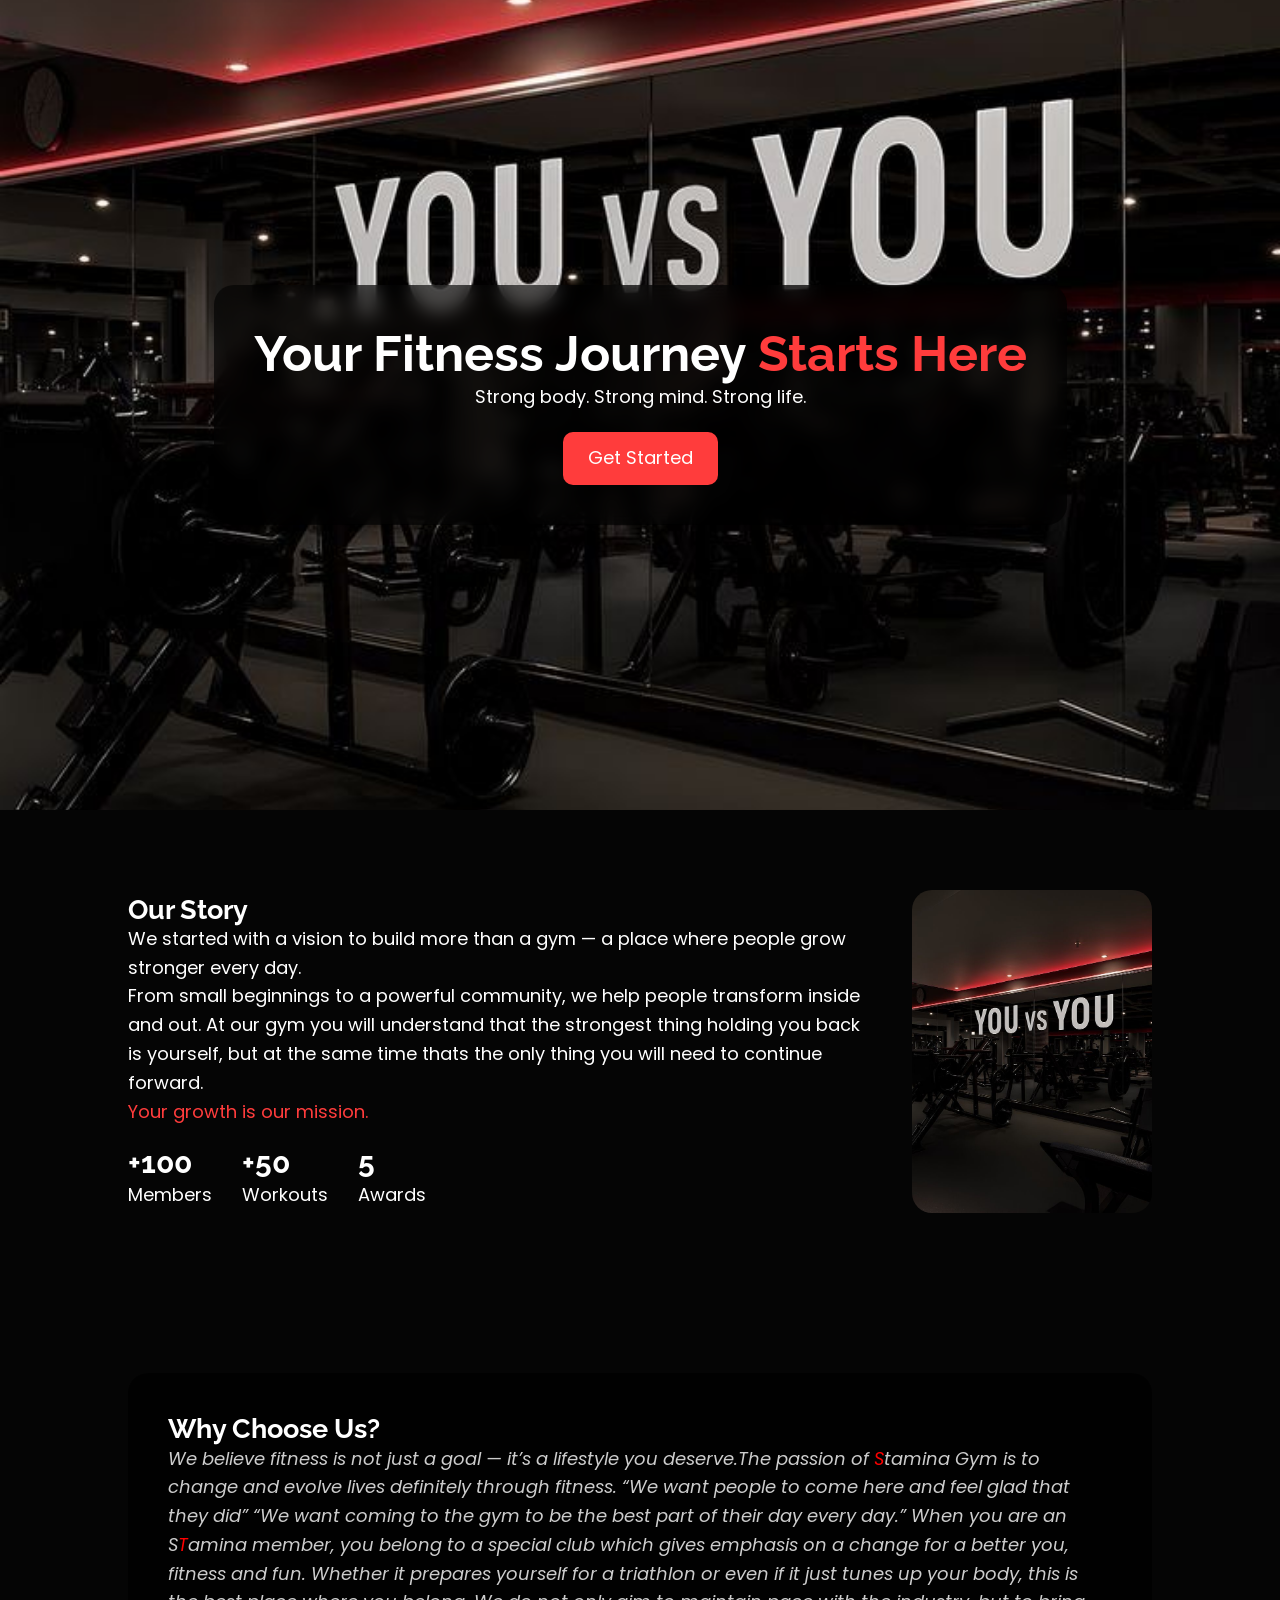
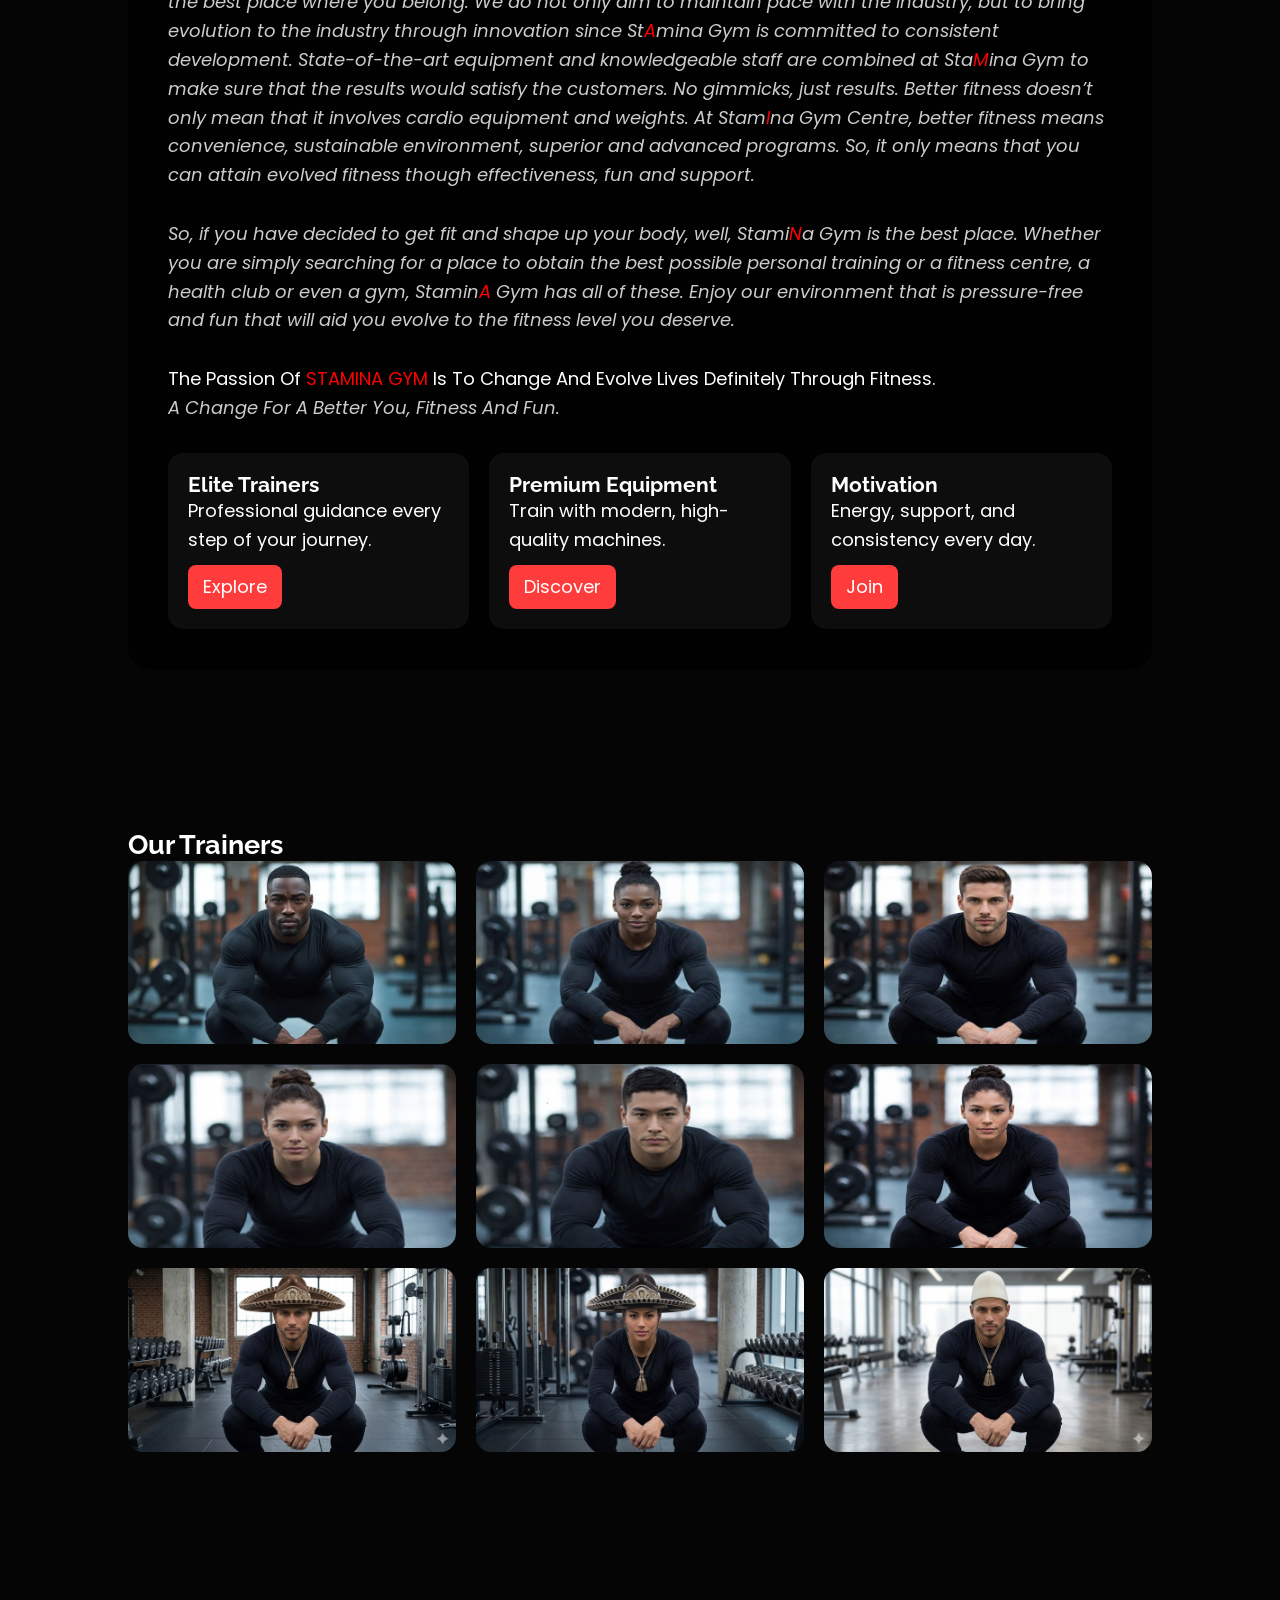
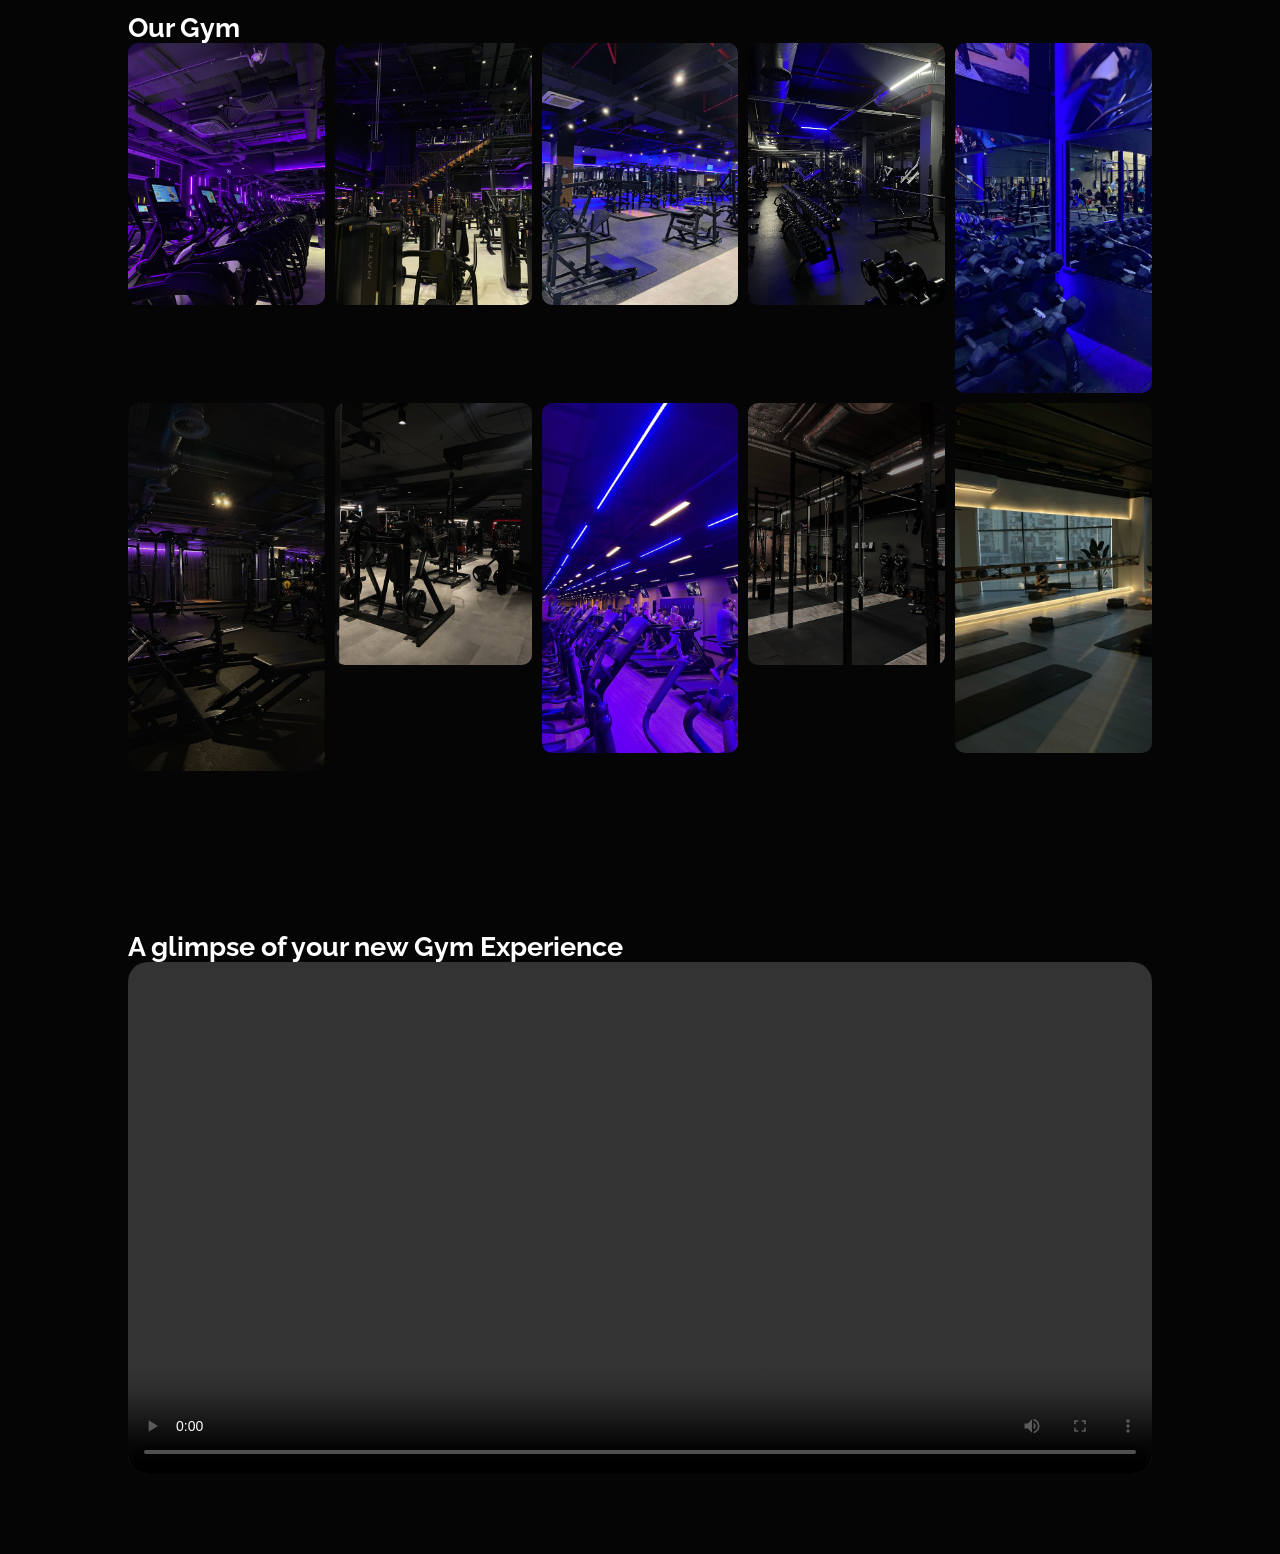
==== aboutus.html @ 5857d158 "updated about us page" ====
<!DOCTYPE html>
<html lang="en">
<head>
<meta charset="UTF-8">
<meta name="viewport" content="width=device-width, initial-scale=1.0">
<title>About Us</title>

<link rel="preconnect" href="https://fonts.googleapis.com">
<link rel="preconnect" href="https://fonts.gstatic.com" crossorigin>
<link href="https://fonts.googleapis.com/css2?family=Poppins:wght@400;500;600;700&family=Raleway:wght@300;400;600;700&display=swap" rel="stylesheet">

<link rel="stylesheet" href="base.css">
<link rel="stylesheet" href="aboutus.css">
</head>

<body>

<section class="hero">
<div class="hero-content">
<h1>Your Fitness Journey <span>Starts Here</span></h1>
<p>Strong body. Strong mind. Strong life.</p>
<button class="btn">Get Started</button>
</div>
</section>

<section class="story">
<div class="left">
<h2>Our Story</h2>
<p>We started with a vision to build more than a gym — a place where people grow stronger every day.</p>
<p>From small beginnings to a powerful community, we help people transform inside and out. At our gym you will understand that the strongest thing holding you back is yourself, but at the same time thats the only thing you will need to continue forward.</p>
<p class="highlight">Your growth is our mission.</p>

<div class="stats">
<div><h3 class="counter" data-target="10000">+100</h3><p>Members</p></div>
<div><h3 class="counter" data-target="15000">+50</h3><p>Workouts</p></div>
<div><h3 class="counter" data-target="50">5</h3><p>Awards</p></div>
</div>
</div>

<div class="back">
<img src="images/IMG_2029.jpeg">
</div>
</section>

<section class="why">
<div class="why-box">
<h2>Why Choose Us?</h2>
<p class="letter">We believe fitness is not just a goal — it’s a lifestyle you deserve.The passion of <span style="color:red;">S</span>tamina Gym is to change and evolve lives definitely through fitness. “We want people to come here and feel glad that they did” “We want coming to the gym to be the best part of their day every day.” When you are an S<span style="color:red;">T</span>amina member, you belong to a special club which gives emphasis on a change for a better you, fitness and fun. Whether it prepares yourself for a triathlon or even if it just tunes up your body, this is the best place where you belong. We do not only aim to maintain pace with the industry, but to bring evolution to the industry through innovation since St<span style="color:red;">A</span>mina Gym is committed to consistent development. State-of-the-art equipment and knowledgeable staff are combined at Sta<span style="color:red;">M</span>ina Gym to make sure that the results would satisfy the customers. No gimmicks, just results.
Better fitness doesn’t only mean that it involves cardio equipment and weights. At Stam<span style="color:red;">I</span>na Gym Centre, better fitness means convenience, sustainable environment, superior and advanced programs. So, it only means that you can attain evolved fitness though effectiveness, fun and support.
<p class="letter">So, if you have decided to get fit and shape up your body, well, Stami<span style="color:red;">N</span>a Gym is the best place. Whether you are simply searching for a place to obtain the best possible personal training or a fitness centre, a health club or even a gym, Stamin<span style="color:red;">A</span> Gym has all of these. Enjoy our environment that is pressure-free and fun that will aid you evolve to the fitness level you deserve. </p>
<p>The Passion Of <span style="color:red;">STAMINA GYM</span> Is To Change And Evolve Lives Definitely Through Fitness. 
<p class="letter">A Change For A Better You, Fitness And Fun.</p>

<div class="why-grid">
<div class="why-card">
<h3>Elite Trainers</h3>
<p>Professional guidance every step of your journey.</p>
<button>Explore</button>
</div>

<div class="why-card">
<h3>Premium Equipment</h3>
<p>Train with modern, high-quality machines.</p>
<button>Discover</button>
</div>

<div class="why-card">
<h3>Motivation</h3>
<p>Energy, support, and consistency every day.</p>
<button>Join</button>
</div>
</div>
</div>
</section>

<section class="team">
<h2>Our Trainers</h2>
<div class="team-grid">
<img src="images/trainer1.jpg">
<img src="images/trainer2.jpg">
<img src="images/trainer3.jpg">
<img src="images/trainer4.jpg">
<img src="images/trainer5.jpg">
<img src="images/trainer6.jpg">
<img src="images/trainer7.jpg">
<img src="images/trainer8.jpg">
<img src="images/trainer9.jpg">
</div>
</section>

<section class="gallery">
<h2>Our Gym</h2>
<div class="gallery-grid">
<img src="images/gym1.jpg.jpeg">
<img src="images/gym2.jpg.jpeg">
<img src="images/gym3.jpg.jpeg">
<img src="images/gym4.jpg.jpeg">
<img src="images/gym5.jpg.jpeg">
<img src="images/gym6.jpg.jpeg">
<img src="images/gym7.jpg.jpeg">
<img src="images/gym8.jpg.jpeg">
<img src="images/gym9.jpg.jpeg">
<img src="images/gym10.jpg.jpeg">
</div>
</section>

<section class="video">
  <h2>  A glimpse of your new Gym Experience  </h2>
<video controls>
<source src="images/videogym1.mp4" type="video/mp4">
</video>
</section>

<script src="script.js"></script>
</body>
</html>
---- base.css ----
:root {

  --font-body: "Roboto", sans-serif;
  --font-heading: "Raleway", sans-serif;
  --font-nav: "Poppins", sans-serif;

  --color-bg: #101a20;
  --color-text: #e7f2f7;
  --color-heading: #ffffff;
  --color-accent: #1387c1;
  --color-surface: #141f26;
  --color-contrast: #ffffff;

  /* ── Spacing scale (4px base) ── */
  --space-1: 0.25rem;
  --space-2: 0.5rem;
  --space-3: 0.75rem;
  --space-4: 1rem;
  --space-5: 1.25rem;
  --space-6: 1.5rem;
  --space-8: 2rem;
  --space-10: 2.5rem;
  --space-12: 3rem;
  --space-16: 4rem;
  --space-20: 5rem;
  --space-24: 6rem;

  /* ── Type scale ── */
  --text-xs:   clamp(0.75rem,  0.7rem  + 0.25vw, 0.875rem);
  --text-sm:   clamp(0.875rem, 0.8rem  + 0.35vw, 1rem);
  --text-base: clamp(1rem,     0.95rem + 0.25vw, 1.125rem);
  --text-lg:   clamp(1.125rem, 1rem    + 0.75vw, 1.5rem);
  --text-xl:   clamp(1.5rem,   1.2rem  + 1.25vw, 2.25rem);
  --text-2xl:  clamp(2rem,     1.2rem  + 2.5vw,  3.5rem);
  --text-3xl:  clamp(2.5rem,   1rem    + 4vw,    5rem);

  /* ── Border radius ── */
  --radius-sm: 0.375rem;
  --radius-md: 0.5rem;
  --radius-lg: 0.75rem;
  --radius-xl: 1rem;
  --radius-full: 9999px;

  /* ── Transitions ── */
  --transition: 200ms ease;

  /* ── Layout widths ── */
  --content-narrow: 640px;
  --content-default: 960px;
  --content-wide: 1200px;

  /* ── Shadows (dark, blue-tinted) ── */
  --shadow-sm: 0 1px 3px rgba(0, 0, 0, 0.3);
  --shadow-md: 0 4px 12px rgba(0, 0, 0, 0.4);
  --shadow-lg: 0 12px 32px rgba(0, 0, 0, 0.5);
}

/* ── Reset & Base ── */
*, *::before, *::after {
  box-sizing: border-box;
  margin: 0;
  padding: 0;
}

html {
  scroll-behavior: smooth;
  -webkit-font-smoothing: antialiased;
  -moz-osx-font-smoothing: grayscale;
  scroll-padding-top: 80px;
}

body {
  min-height: 100dvh;
  font-family: var(--font-body);
  font-size: var(--text-base);
  color: var(--color-text);
  background-color: var(--color-bg);
  line-height: 1.6;
}

img, picture, video, canvas, svg {
  display: block;
  max-width: 100%;
  height: auto;
}

ul { list-style: none; }

h1, h2, h3, h4, h5, h6 {
  font-family: var(--font-heading);
  color: var(--color-heading);
  line-height: 1.15;
  text-wrap: balance;
}

a {
  color: inherit;
  text-decoration: none;
  transition: color var(--transition);
}

button {
  cursor: pointer;
  border: none;
  background: none;
  font: inherit;
  color: inherit;
}

input, textarea, select {
  font: inherit;
  color: inherit;
}

:focus-visible {
  outline: 2px solid var(--color-accent);
  outline-offset: 3px;
  border-radius: var(--radius-sm);
}

@media (prefers-reduced-motion: reduce) {
  *, *::before, *::after {
    animation-duration: 0.01ms !important;
    transition-duration: 0.01ms !important;
    scroll-behavior: auto !important;
  }
}

.sr-only {
  position: absolute;
  width: 1px; height: 1px;
  padding: 0; margin: -1px;
  overflow: hidden;
  clip: rect(0,0,0,0);
  white-space: nowrap;
  border-width: 0;
}
---- aboutus.css ----
body{
margin:0;
font-family:'Poppins',sans-serif;
background:#050505;
color:white;
}

section{padding:80px 10%;}

.hero{

height:90vh;
background:url("images/IMG_2029.jpeg") center/cover no-repeat;
display:flex;
align-items:center;
justify-content:center;
text-align:center;
}

.hero-content{
background:rgba(0,0,0,0.6);
padding:40px;
border-radius:20px;
backdrop-filter:blur(10px);
}

.hero h1{
font-size:50px;
}

.hero span{
color:#ff3c3c;
}

.btn{
margin-top:20px;
padding:12px 25px;
background:#ff3c3c;
border:none;
border-radius:10px;
color:white;
cursor:pointer;
}

.story{
display:flex;
gap:50px;
align-items:center;
}

.story img{
width:100%;
border-radius:20px;
}

.highlight{color:#ff3c3c;}

.stats{
display:flex;
gap:30px;
margin-top:20px;
}

.stats h3{
font-size:30px;
}

.why{
background:url("img0.jpg") center/cover no-repeat;
}

.why-box{
background:rgba(0,0,0,0.7);
padding:40px;
border-radius:20px;
}

.letter{
font-style:italic;
color:#ccc;
margin-bottom:30px;
}

.why-grid{
display:flex;
gap:20px;
}

.why-card{
flex:1;
background:rgba(255,255,255,0.05);
padding:20px;
border-radius:15px;
backdrop-filter:blur(10px);
transition:0.3s;
}

.why-card:hover{
transform:translateY(-10px);
box-shadow:0 10px 30px rgba(255,0,0,0.3);
}

.why-card button{
margin-top:10px;
background:#ff3c3c;
border:none;
padding:8px 15px;
border-radius:8px;
color:white;
}

.team-grid{
display:grid;
grid-template-columns:repeat(3,1fr);
gap:20px;
}

.team-grid img{
width:100%;
border-radius:15px;
transition:0.3s;
}

.team-grid img:hover{
transform:scale(1.05);
}


.gallery-grid{
display:grid;
grid-template-columns:repeat(5,1fr);
gap:10px;
}

.gallery-grid img{
width:100%;
border-radius:10px;
}
.video video{
width:100%;
border-radius:20px;
}
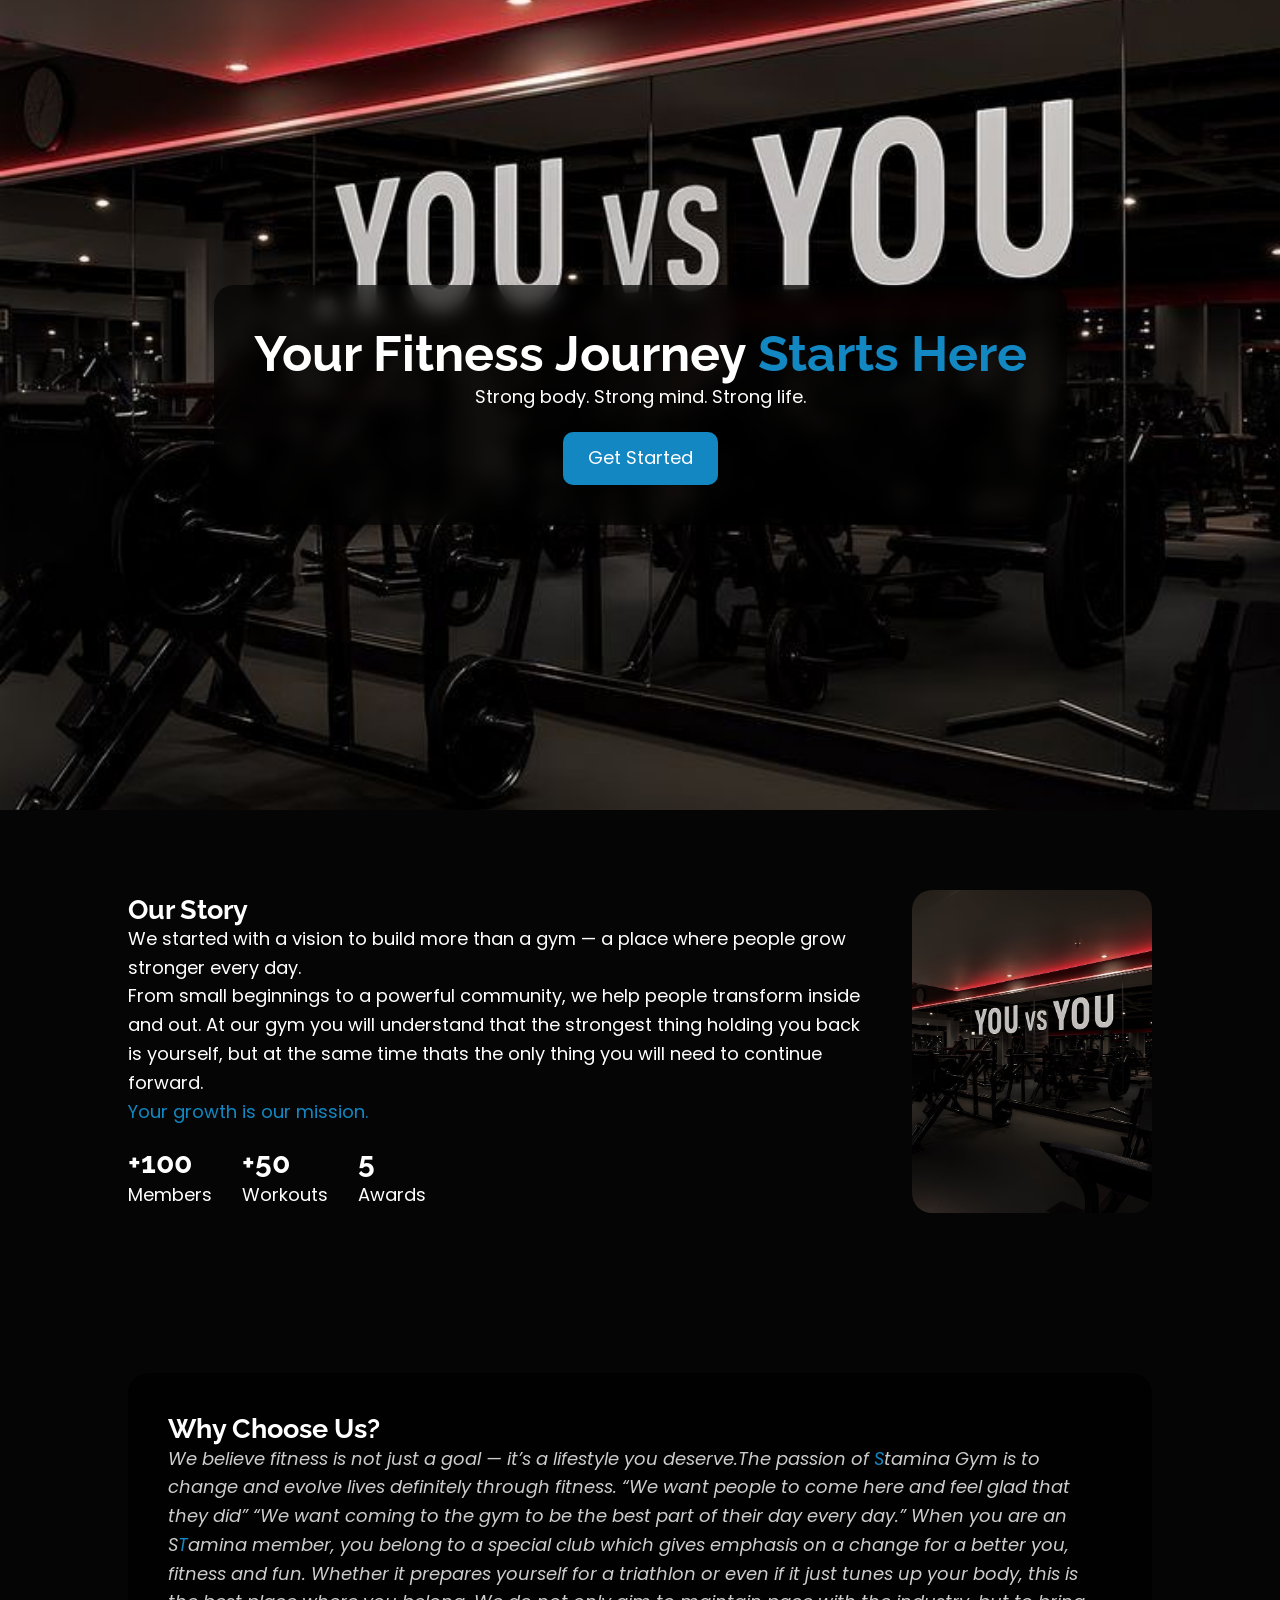
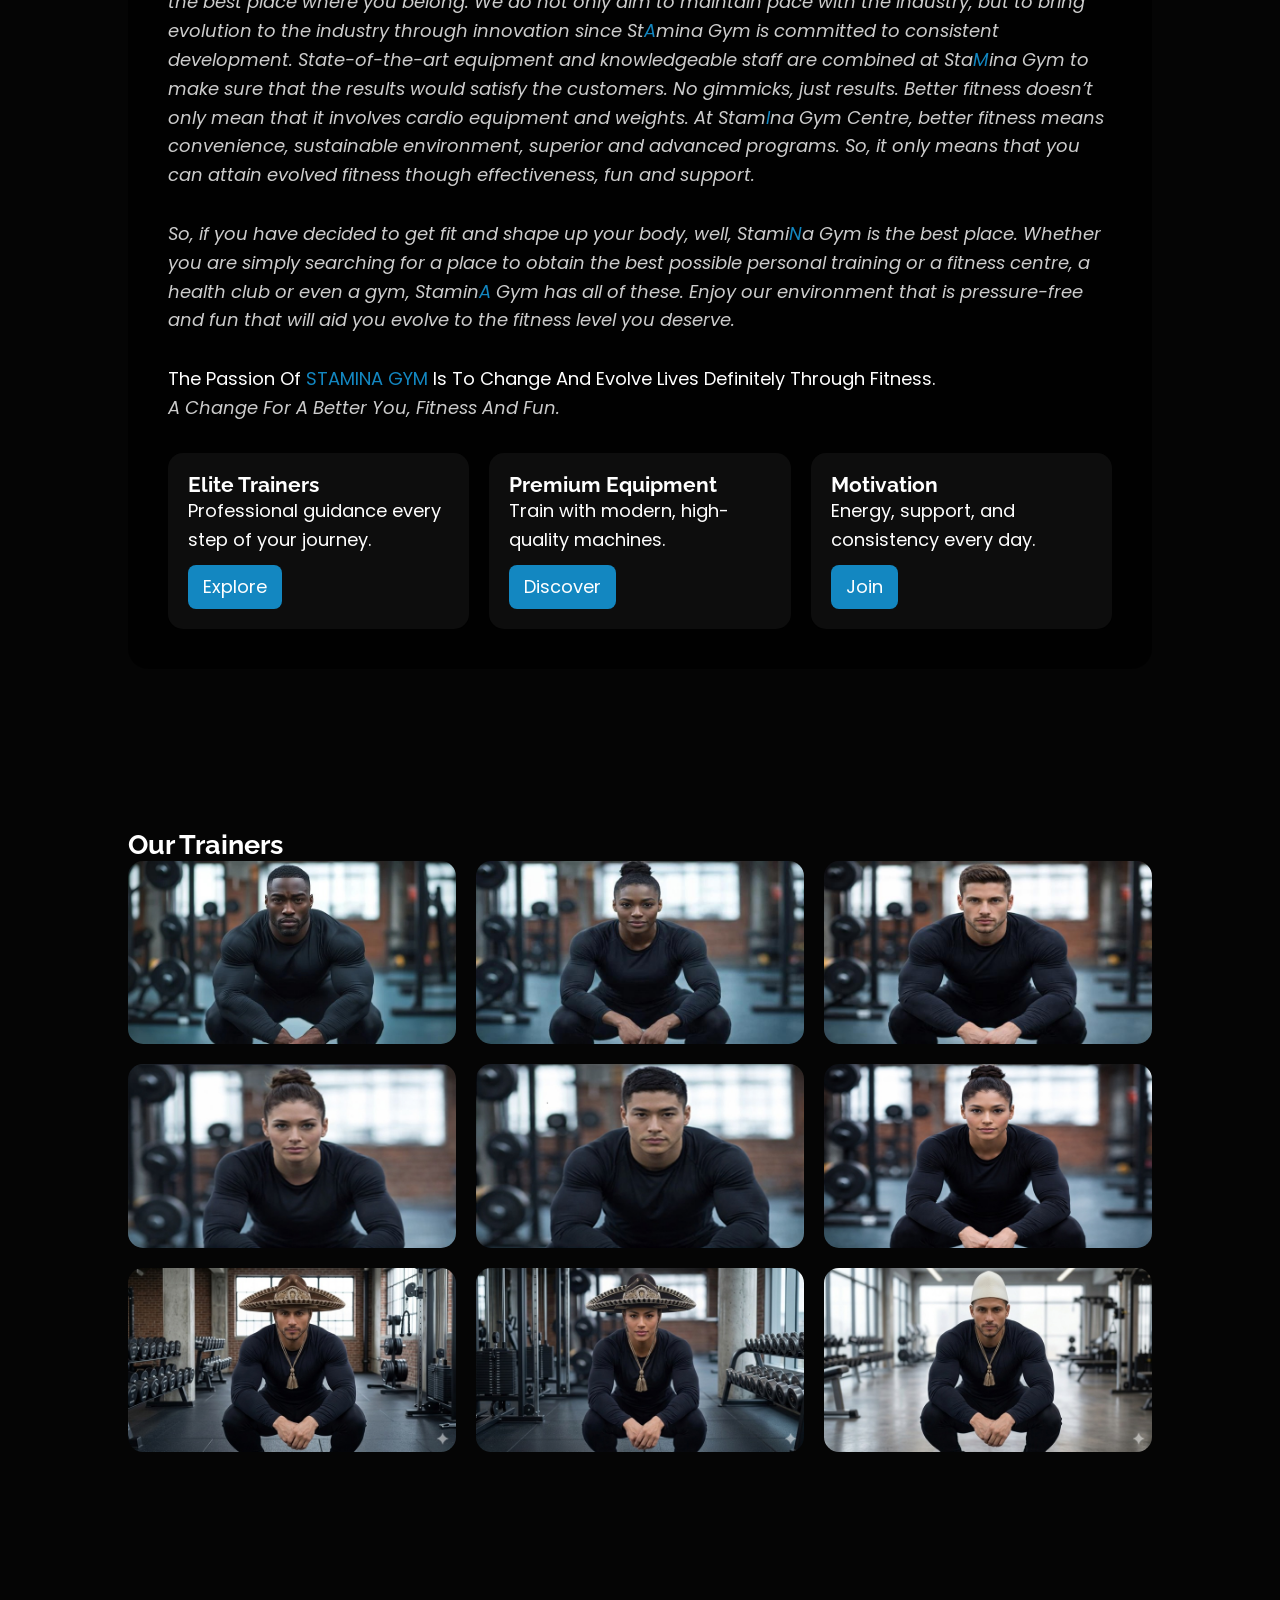
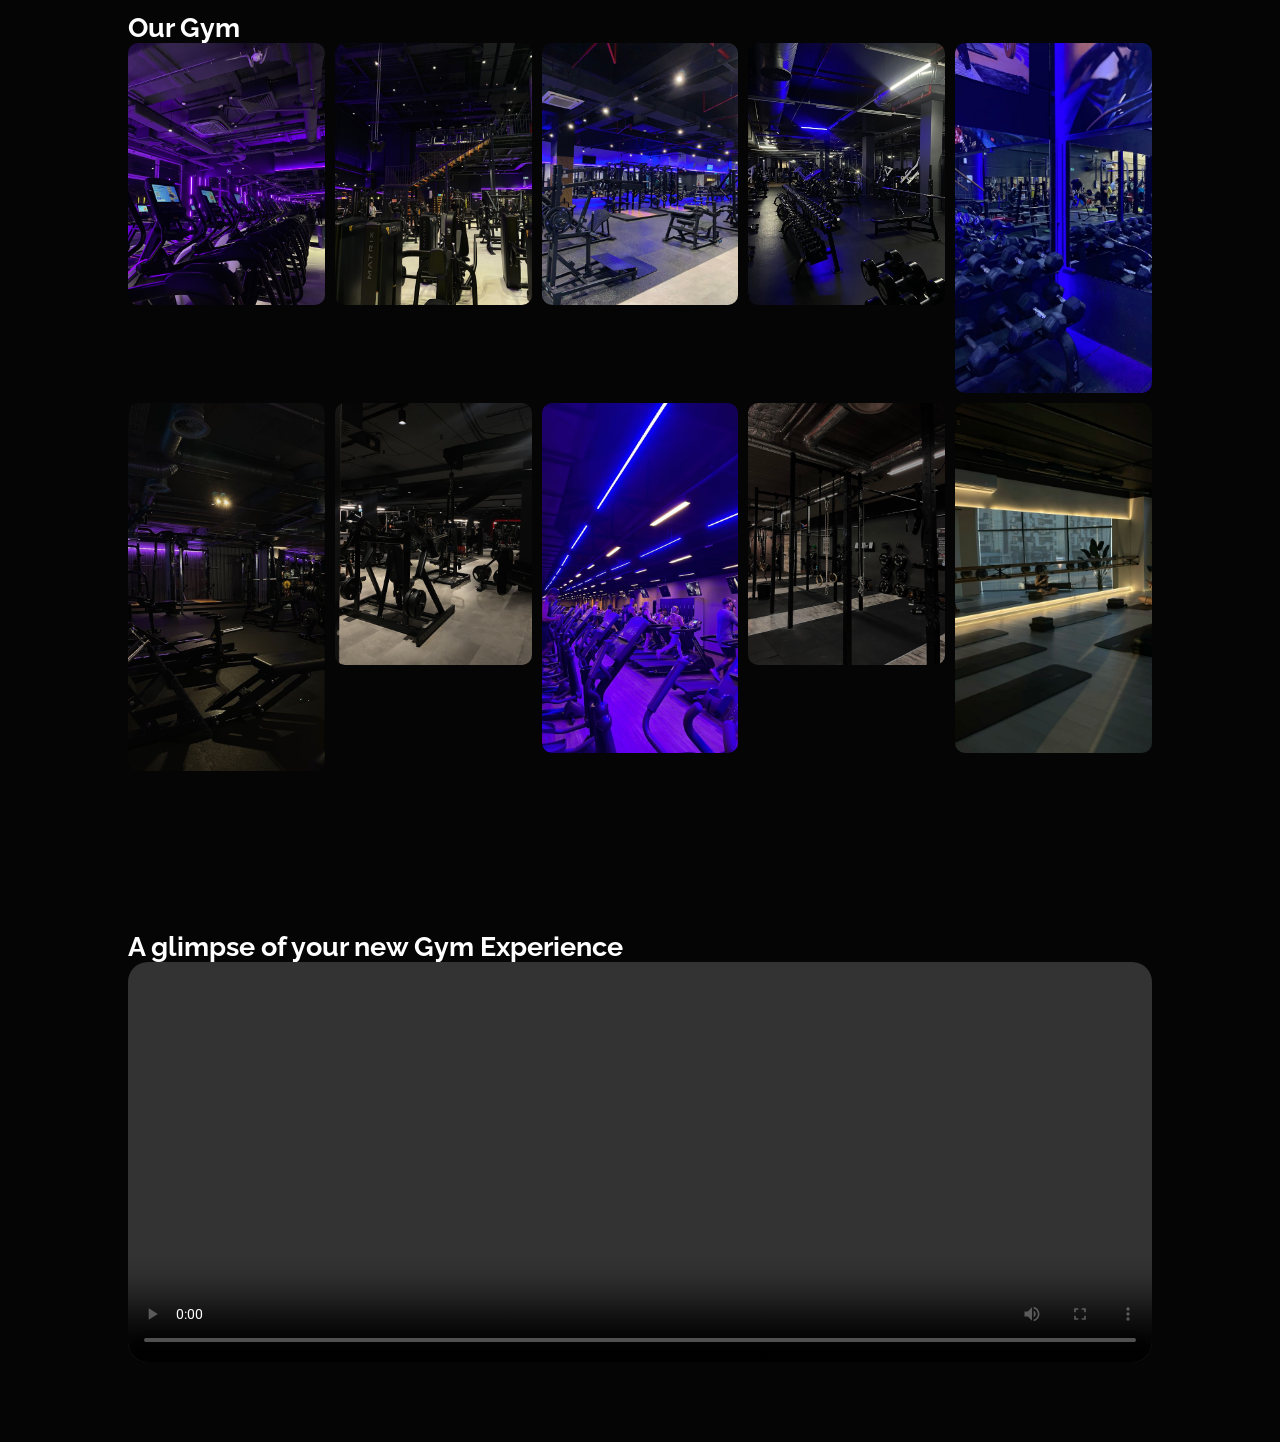
==== commit ad8fcdec: "Changes and modifications" ====
--- a/aboutus.html
+++ b/aboutus.html
@@ -7,7 +7,7 @@
 
 <link rel="preconnect" href="https://fonts.googleapis.com">
 <link rel="preconnect" href="https://fonts.gstatic.com" crossorigin>
-<link href="https://fonts.googleapis.com/css2?family=Poppins:wght@400;500;600;700&family=Raleway:wght@300;400;600;700&display=swap" rel="stylesheet">
+<link href="https://fonts.googleapis.com/css2?family=Roboto:wght@300..700&family=Raleway:wght@400;600;700;800&family=Poppins:wght@400;500;600&display=swap" rel="stylesheet">
 
 <link rel="stylesheet" href="base.css">
 <link rel="stylesheet" href="aboutus.css">
@@ -45,10 +45,10 @@
 <section class="why">
 <div class="why-box">
 <h2>Why Choose Us?</h2>
-<p class="letter">We believe fitness is not just a goal — it’s a lifestyle you deserve.The passion of <span style="color:red;">S</span>tamina Gym is to change and evolve lives definitely through fitness. “We want people to come here and feel glad that they did” “We want coming to the gym to be the best part of their day every day.” When you are an S<span style="color:red;">T</span>amina member, you belong to a special club which gives emphasis on a change for a better you, fitness and fun. Whether it prepares yourself for a triathlon or even if it just tunes up your body, this is the best place where you belong. We do not only aim to maintain pace with the industry, but to bring evolution to the industry through innovation since St<span style="color:red;">A</span>mina Gym is committed to consistent development. State-of-the-art equipment and knowledgeable staff are combined at Sta<span style="color:red;">M</span>ina Gym to make sure that the results would satisfy the customers. No gimmicks, just results.
-Better fitness doesn’t only mean that it involves cardio equipment and weights. At Stam<span style="color:red;">I</span>na Gym Centre, better fitness means convenience, sustainable environment, superior and advanced programs. So, it only means that you can attain evolved fitness though effectiveness, fun and support.
-<p class="letter">So, if you have decided to get fit and shape up your body, well, Stami<span style="color:red;">N</span>a Gym is the best place. Whether you are simply searching for a place to obtain the best possible personal training or a fitness centre, a health club or even a gym, Stamin<span style="color:red;">A</span> Gym has all of these. Enjoy our environment that is pressure-free and fun that will aid you evolve to the fitness level you deserve. </p>
-<p>The Passion Of <span style="color:red;">STAMINA GYM</span> Is To Change And Evolve Lives Definitely Through Fitness. 
+<p class="letter">We believe fitness is not just a goal — it’s a lifestyle you deserve.The passion of <span style="color:#1387c1;">S</span>tamina Gym is to change and evolve lives definitely through fitness. “We want people to come here and feel glad that they did” “We want coming to the gym to be the best part of their day every day.” When you are an S<span style="color:#1387c1;">T</span>amina member, you belong to a special club which gives emphasis on a change for a better you, fitness and fun. Whether it prepares yourself for a triathlon or even if it just tunes up your body, this is the best place where you belong. We do not only aim to maintain pace with the industry, but to bring evolution to the industry through innovation since St<span style="color:#1387c1;">A</span>mina Gym is committed to consistent development. State-of-the-art equipment and knowledgeable staff are combined at Sta<span style="color:#1387c1;">M</span>ina Gym to make sure that the results would satisfy the customers. No gimmicks, just results.
+Better fitness doesn’t only mean that it involves cardio equipment and weights. At Stam<span style="color:#1387c1;">I</span>na Gym Centre, better fitness means convenience, sustainable environment, superior and advanced programs. So, it only means that you can attain evolved fitness though effectiveness, fun and support.
+<p class="letter">So, if you have decided to get fit and shape up your body, well, Stami<span style="color:#1387c1;">N</span>a Gym is the best place. Whether you are simply searching for a place to obtain the best possible personal training or a fitness centre, a health club or even a gym, Stamin<span style="color:#1387c1;">A</span> Gym has all of these. Enjoy our environment that is pressure-free and fun that will aid you evolve to the fitness level you deserve. </p>
+<p>The Passion Of <span style="color:#1387c1;">STAMINA GYM</span> Is To Change And Evolve Lives Definitely Through Fitness. 
 <p class="letter">A Change For A Better You, Fitness And Fun.</p>
 
 <div class="why-grid">
--- a/aboutus.css
+++ b/aboutus.css
@@ -29,13 +29,13 @@
 }
 
 .hero span{
-color:#ff3c3c;
+color:#1387c1;
 }
 
 .btn{
 margin-top:20px;
 padding:12px 25px;
-background:#ff3c3c;
+background:#1387c1;
 border:none;
 border-radius:10px;
 color:white;
@@ -53,7 +53,7 @@
 border-radius:20px;
 }
 
-.highlight{color:#ff3c3c;}
+.highlight{color:#1387c1;}
 
 .stats{
 display:flex;
@@ -97,12 +97,12 @@
 
 .why-card:hover{
 transform:translateY(-10px);
-box-shadow:0 10px 30px rgba(255,0,0,0.3);
+box-shadow:0 10px 30px rgba(0, 110, 255, 0.3);
 }
 
 .why-card button{
 margin-top:10px;
-background:#ff3c3c;
+background:#1387c1;
 border:none;
 padding:8px 15px;
 border-radius:8px;
@@ -136,7 +136,17 @@
 width:100%;
 border-radius:10px;
 }
-.video video{
-width:100%;
-border-radius:20px;
+
+
+.video {
+  padding: 80px 10%;
 }
+
+.video video {
+  width: 100%;
+  max-width: px;   
+  max-height: 400px; 
+  border-radius: 20px;
+  display: block;
+  margin: 0 auto;
+}
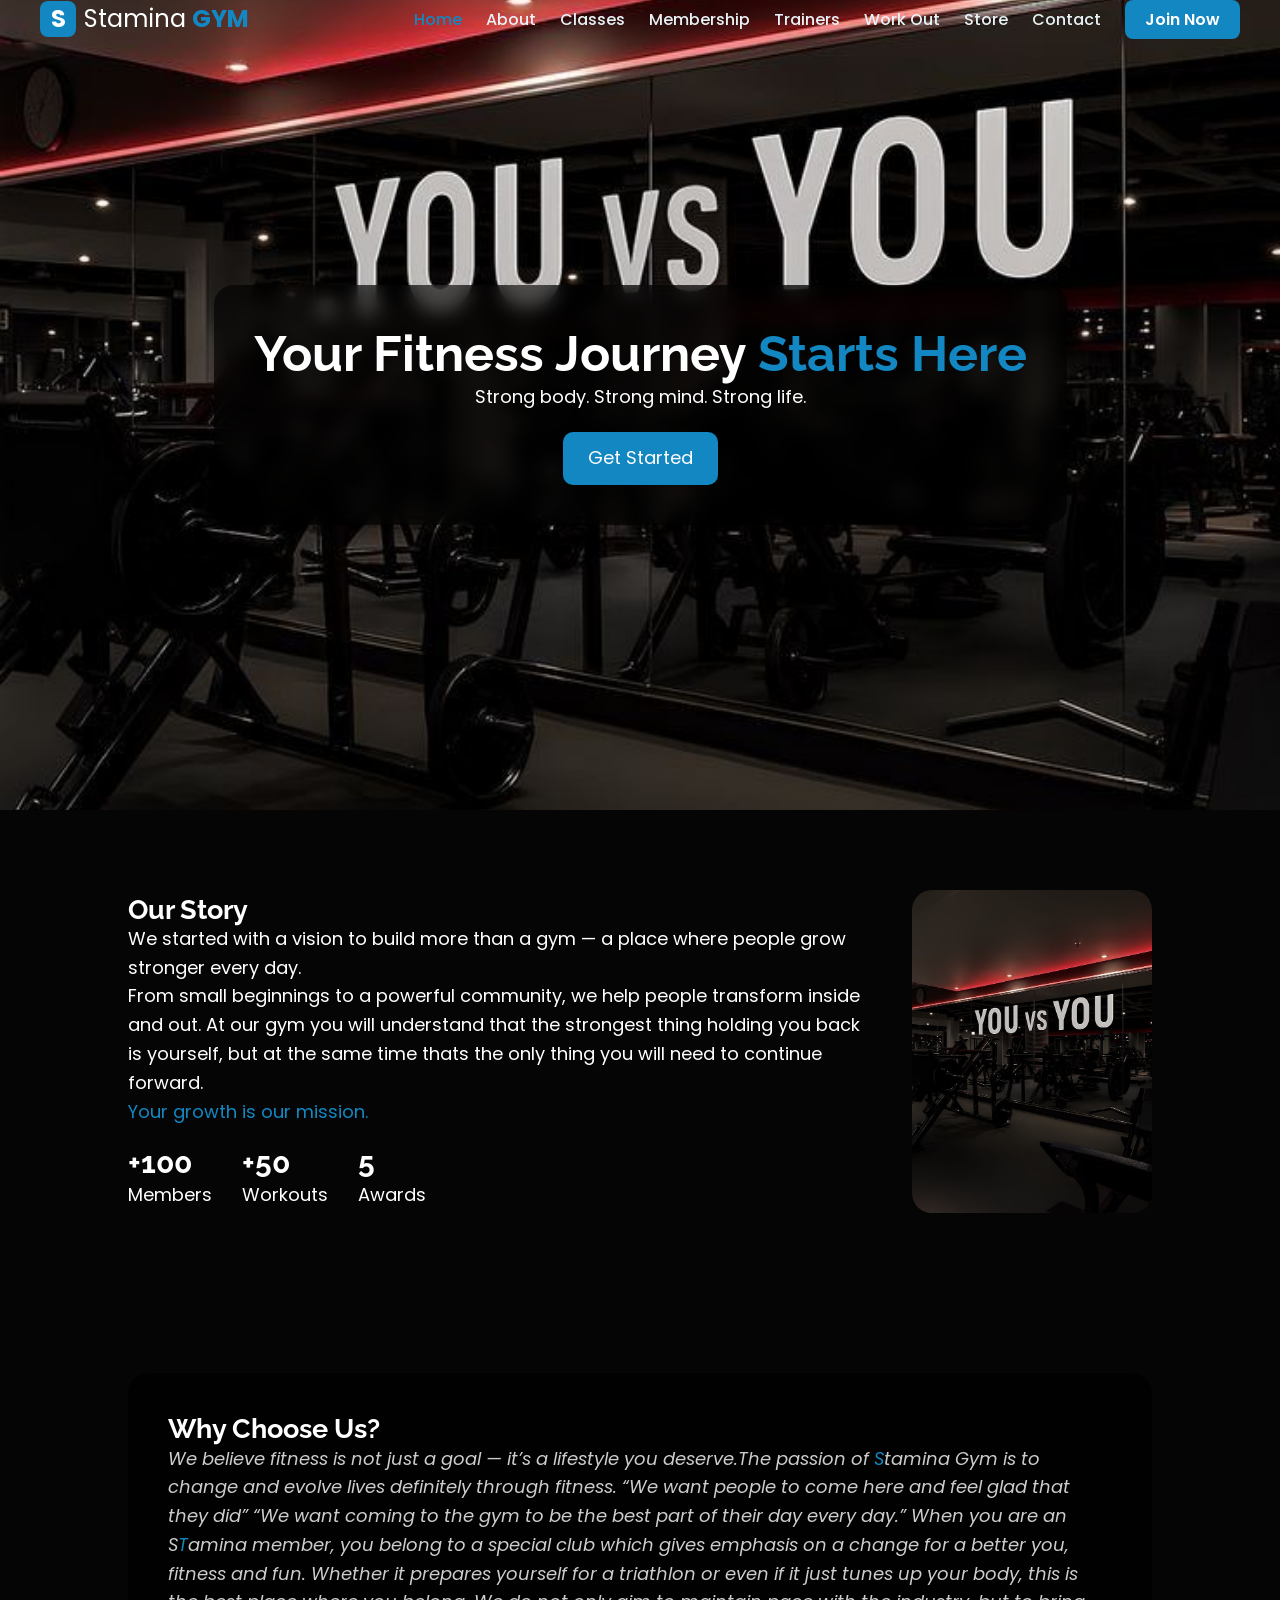
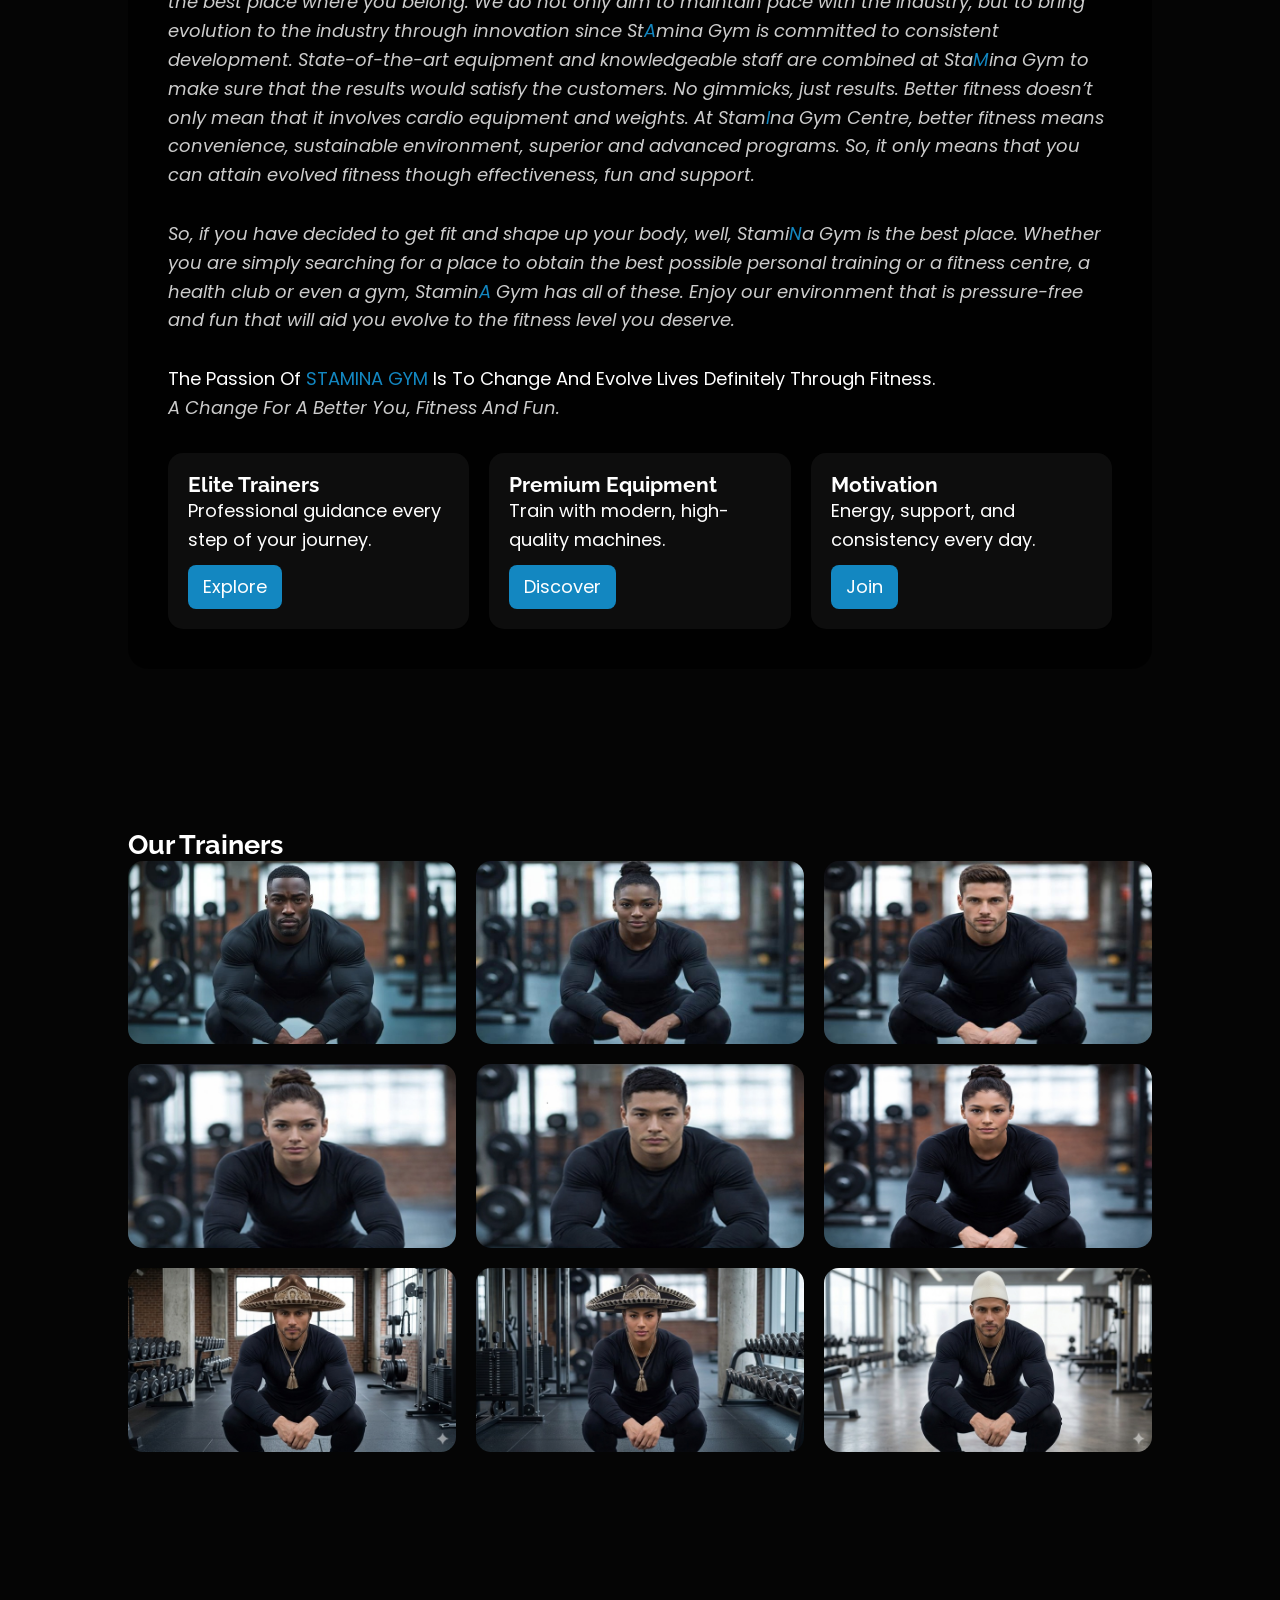
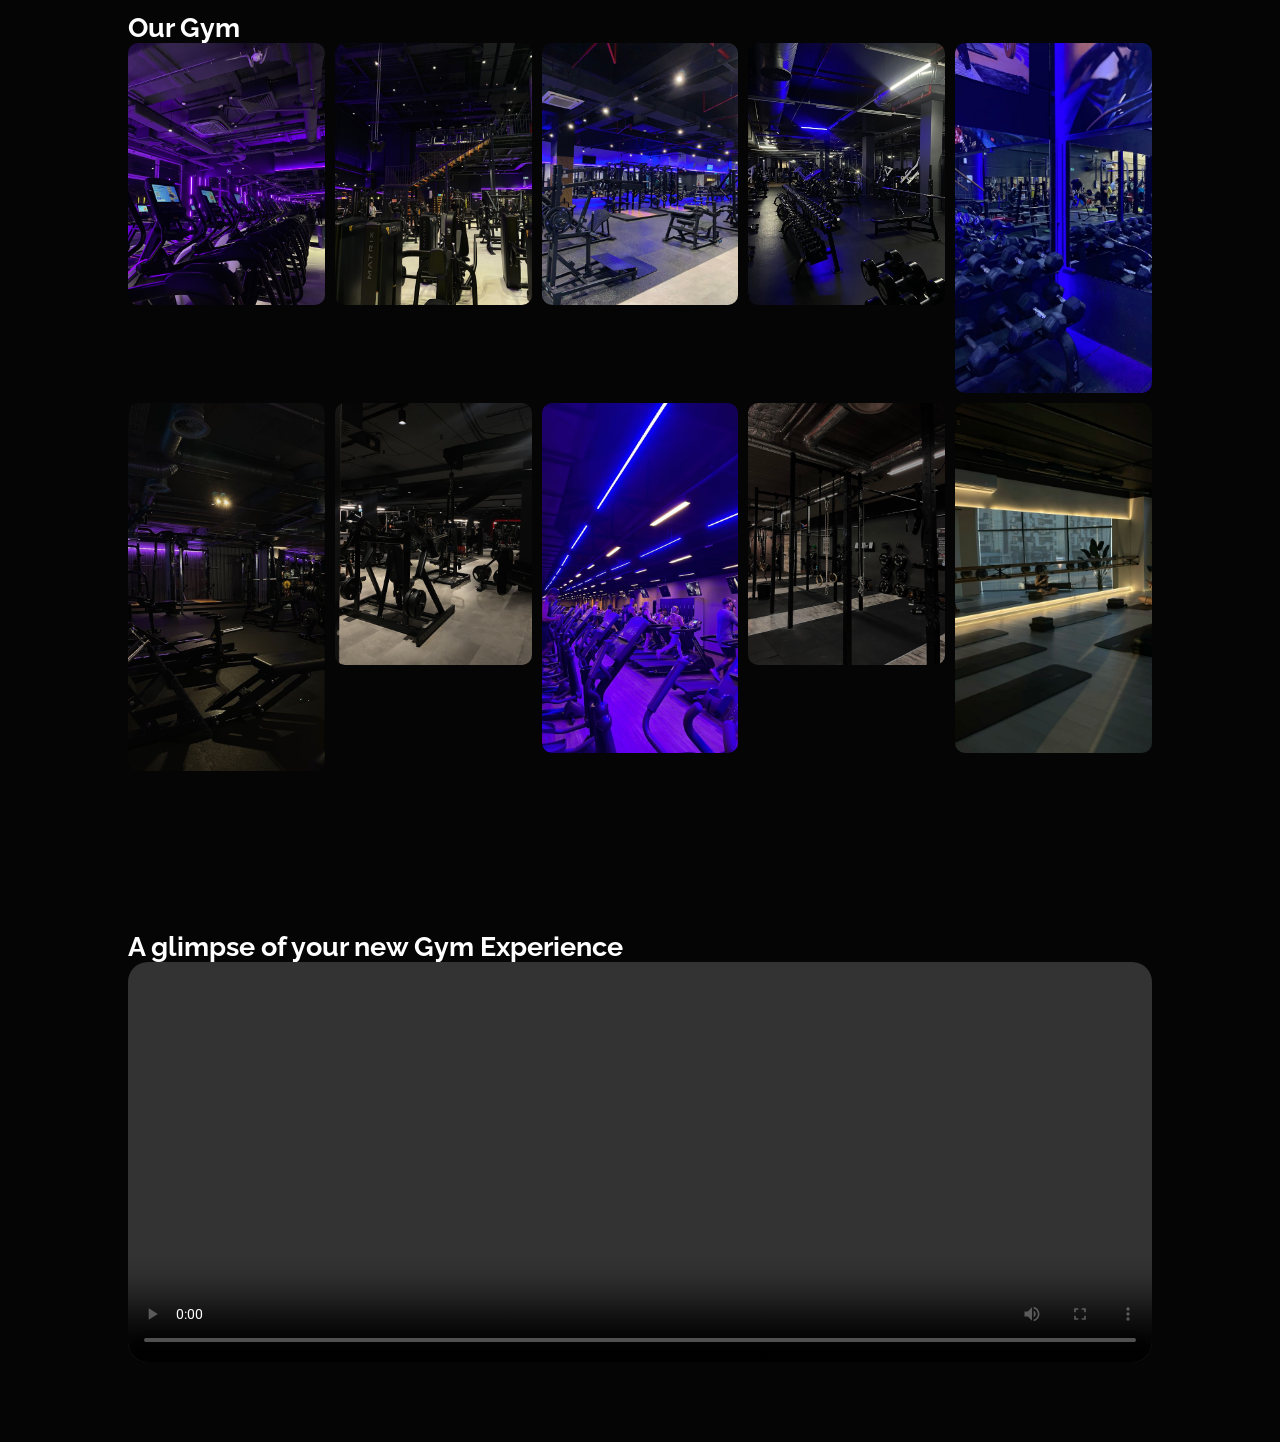
==== commit 09ea8acc: "Changes" ====
--- a/aboutus.html
+++ b/aboutus.html
@@ -14,6 +14,30 @@
 </head>
 
 <body>
+
+<header id="navbar">
+    <nav class="nav-container">
+
+      <a href="index.html" class="nav-logo">
+        <span class="logo-icon">S</span>
+        <span class="logo-text">Stamina <strong>GYM</strong></span>
+      </a>
+
+      <ul class="nav-links" id="nav-links">
+        <li><a href="index.html" class="nav-link active">Home</a></li>
+        <li><a href="aboutus.html" class="nav-link">About</a></li>
+        <li><a href="scheduleClasses.html" class="nav-link">Classes</a></li>
+        <li><a href="membership.html" class="nav-link">Membership</a></li>
+        <li><a href="Trainer.html" class="nav-link">Trainers</a></li>
+        <li><a href="workout.html" class="nav-link">Work Out</a></li>
+        <li><a href="shop.html" class="nav-link">Store</a></li>
+        <li><a href="contact.html" class="nav-link">Contact</a></li>
+        <li><a href="dashboard.html" class="nav-link nav-cta">Join Now</a></li>
+      </ul>
+
+
+    </nav>
+  </header>
 
 <section class="hero">
 <div class="hero-content">
--- a/aboutus.css
+++ b/aboutus.css
@@ -1,3 +1,88 @@
+#navbar {
+  position: fixed;
+  top: 0;
+  left: 0;
+  width: 100%;
+  z-index: 1000;
+  background-color: transparent;
+  transition: background-color 0.3s ease;
+}
+
+
+#navbar.scrolled {
+  background-color: var(--color-surface);
+  box-shadow: var(--shadow-md);
+}
+
+.nav-container {
+  max-width: var(--content-wide);
+  margin: 0 auto;
+  padding: var(--space-3) var(--space-9);
+  display: flex;
+  align-items: center;
+  justify-content: space-between;
+}
+
+.nav-logo {
+  display: flex;
+  align-items: center;
+  gap: var(--space-2);
+  font-family: var(--font-nav);
+  font-size: var(--text-lg);
+  color: var(--color-heading);
+}
+
+.logo-icon {
+  width: 36px;
+  height: 36px;
+  background-color: var(--color-accent);
+  color: var(--color-contrast);
+  border-radius: var(--radius-md);
+  display: flex;
+  align-items: center;
+  justify-content: center;
+  font-weight: 700;
+}
+
+.logo-text strong {
+  color: var(--color-accent);
+}
+
+
+.nav-links {
+  display: flex;
+  align-items: center;
+  gap: var(--space-6);
+}
+
+.nav-link {
+  font-family: var(--font-nav);
+  font-size: var(--text-sm);
+  font-weight: 500;
+  color: var(--color-text);
+  transition: color 0.2s ease;
+}
+
+.nav-link:hover,
+.nav-link.active {
+  color: var(--color-accent);
+}
+
+
+.nav-cta {
+  background-color: var(--color-accent);
+  color: var(--color-contrast);
+  padding: var(--space-2) var(--space-5);
+  border-radius: var(--radius-md);
+  font-weight: 600;
+}
+
+.nav-cta:hover {
+  background-color: var(--color-heading);
+  color: var(--color-bg);
+}
+
+
 body{
 margin:0;
 font-family:'Poppins',sans-serif;
